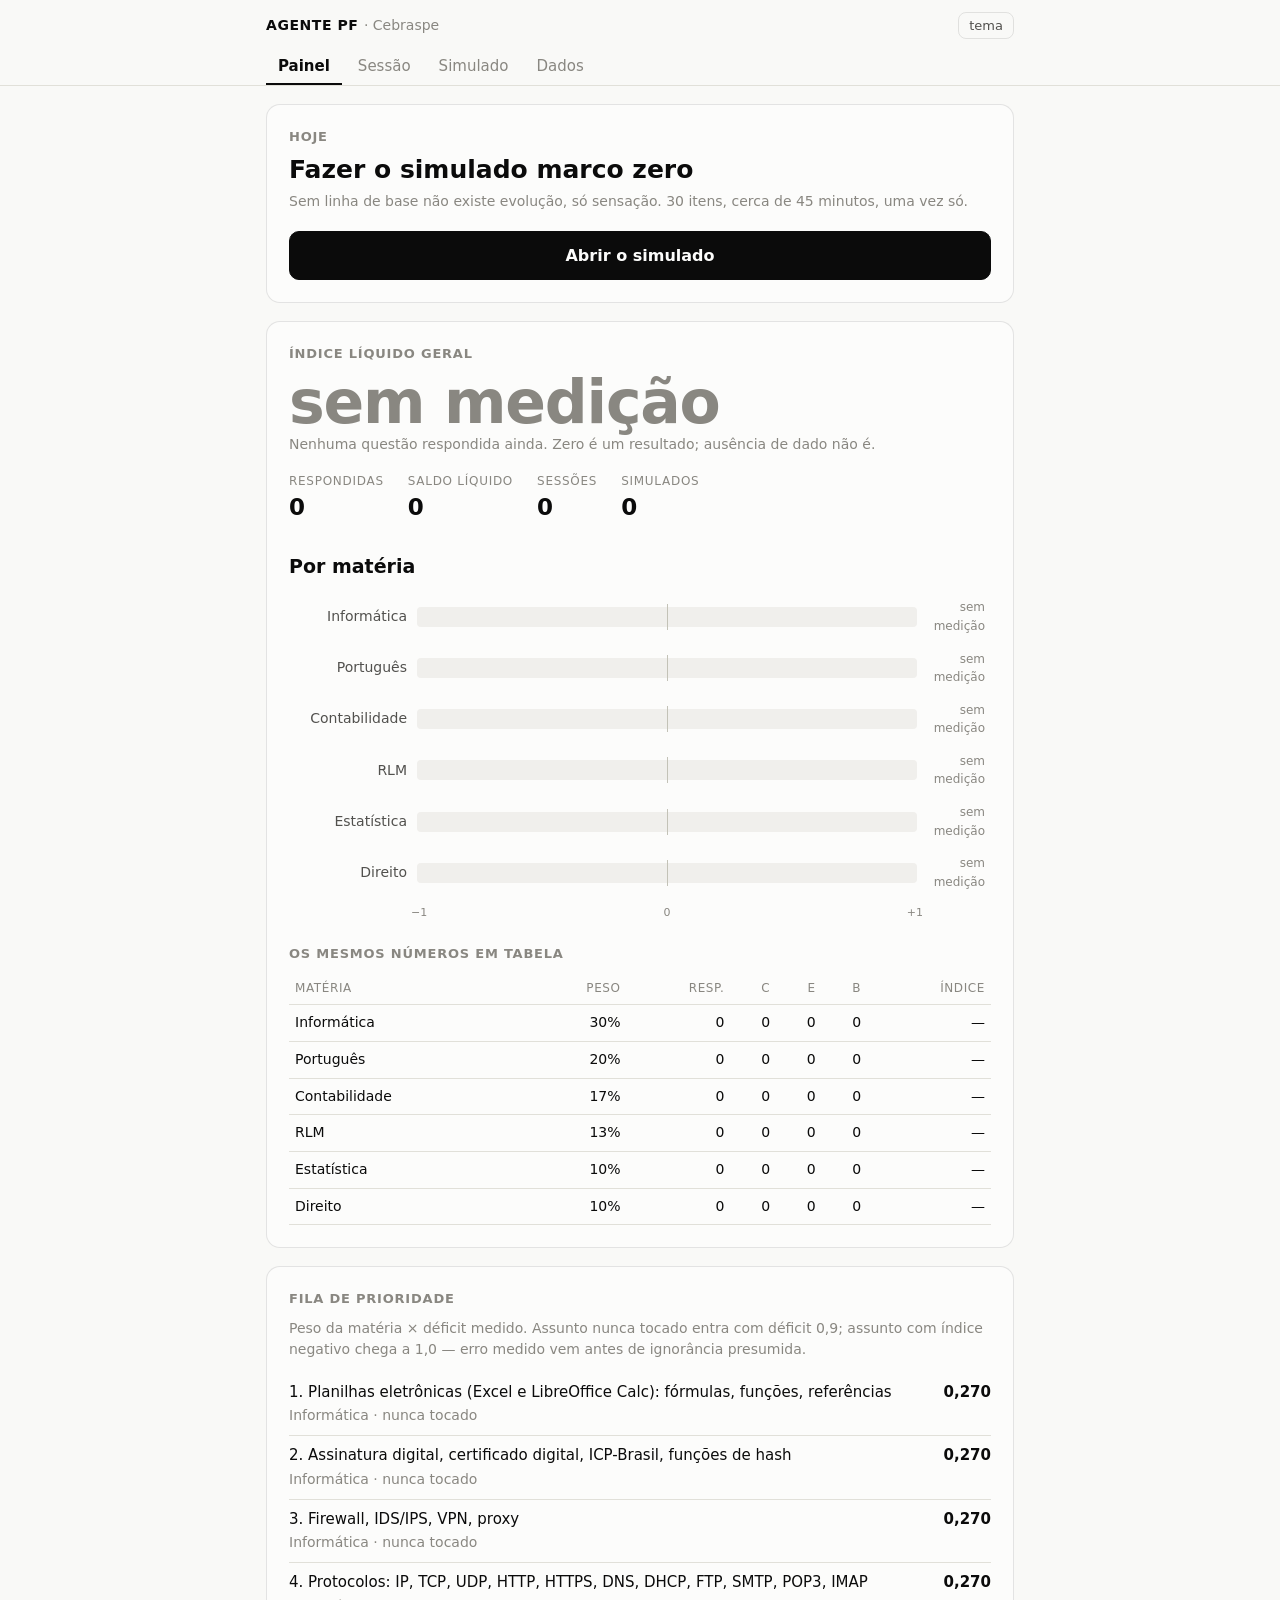
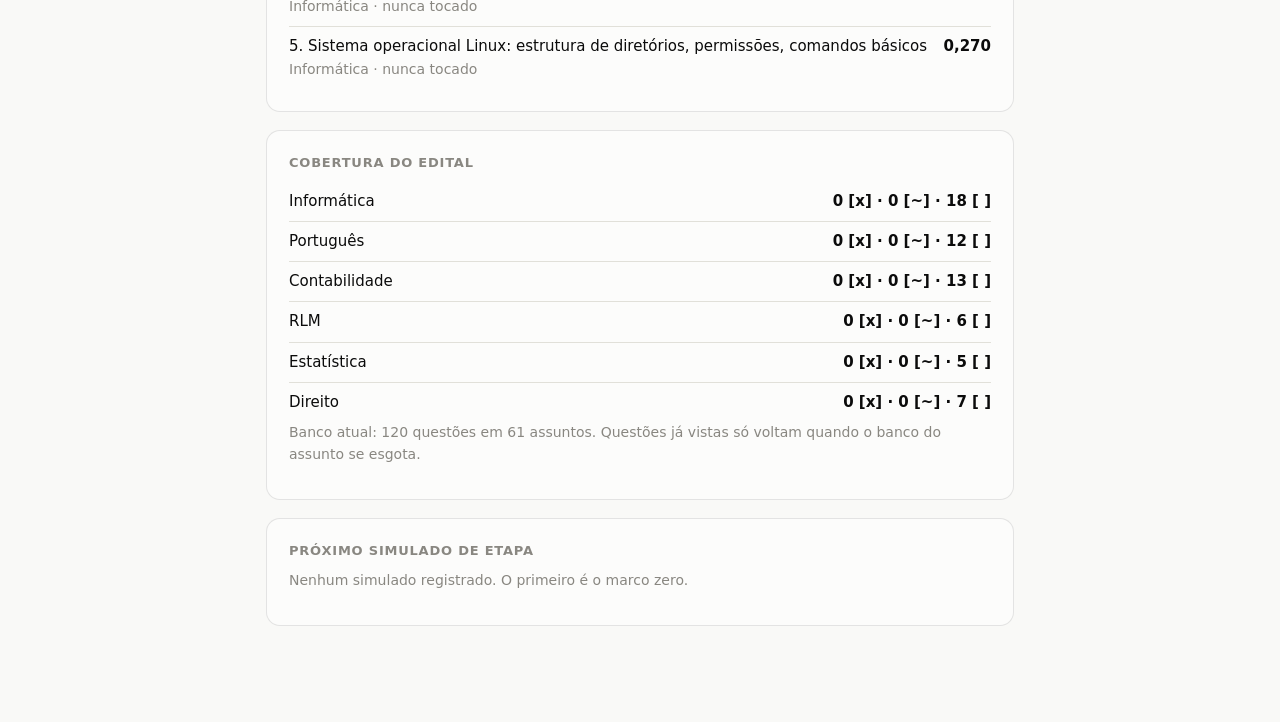
==== docs/index.html @ 7dccfab2 "Publica a plataforma como aplicacao web estatica e amplia o banco para 120 questoes Plataforma onlin" ====
<!DOCTYPE html>
<html lang="pt-BR">
<head>
<meta charset="utf-8">
<meta name="viewport" content="width=device-width, initial-scale=1, viewport-fit=cover">
<title>Agente PF — plataforma de estudo</title>
<meta name="description" content="Plataforma pessoal de preparação para Agente da Polícia Federal, banca Cebraspe. Questões certo/errado com penalidade, índice líquido e simulados de etapa.">
<meta name="theme-color" content="#0d0d0d">
<link rel="manifest" href="manifest.webmanifest">
<link rel="icon" href="data:image/svg+xml,<svg xmlns='http://www.w3.org/2000/svg' viewBox='0 0 100 100'><text y='.9em' font-size='90'>🎯</text></svg>">
<link rel="stylesheet" href="app.css">
</head>
<body>

<header>
  <div class="hd">
    <div class="brand">Agente PF <span>· Cebraspe</span></div>
    <button class="iconbtn" id="tema" title="Alternar tema">tema</button>
  </div>
  <nav>
    <button data-v="painel" aria-current="true">Painel</button>
    <button data-v="sessao">Sessão</button>
    <button data-v="simulado">Simulado</button>
    <button data-v="dados">Dados</button>
  </nav>
</header>

<div class="wrap">

  <!-- PAINEL -->
  <section id="v-painel">
    <div class="card" id="pnAlerta" hidden></div>

    <div class="card">
      <h3>Hoje</h3>
      <h1 id="pnTarefa">—</h1>
      <p class="sub" id="pnMotivo"></p>
      <button class="b primary" id="pnAcao">Começar</button>
    </div>

    <div class="card">
      <h3>Índice líquido geral</h3>
      <div class="hero zero" id="pnIdx">sem medição</div>
      <p class="note" id="pnIdxTxt">Acerto +1, erro −1, branco 0. O índice replica a regra da prova e vai de −1 a +1.</p>
      <div class="stats">
        <div class="stat"><div class="k">Respondidas</div><div class="v" id="pnResp">0</div></div>
        <div class="stat"><div class="k">Saldo líquido</div><div class="v" id="pnSaldo">0</div></div>
        <div class="stat"><div class="k">Sessões</div><div class="v" id="pnSes">0</div></div>
        <div class="stat"><div class="k">Simulados</div><div class="v" id="pnSim">0</div></div>
      </div>
      <h2>Por matéria</h2>
      <div id="pnBars"></div>
      <div class="scale"><div></div><div class="ax"><span>−1</span><span>0</span><span>+1</span></div><div></div></div>
      <h3>Os mesmos números em tabela</h3>
      <table><thead><tr><th>Matéria</th><th>Peso</th><th>Resp.</th><th>C</th><th>E</th><th>B</th><th>Índice</th></tr></thead>
        <tbody id="pnTab"></tbody></table>
    </div>

    <div class="card">
      <h3>Fila de prioridade</h3>
      <p class="note">Peso da matéria × déficit medido. Assunto nunca tocado entra com déficit 0,9;
         assunto com índice negativo chega a 1,0 — erro medido vem antes de ignorância presumida.</p>
      <div id="pnFila"></div>
    </div>

    <div class="card">
      <h3>Cobertura do edital</h3>
      <div id="pnCob"></div>
      <p class="note" id="pnBanco"></p>
    </div>

    <div class="card">
      <h3>Próximo simulado de etapa</h3>
      <div id="pnProx"></div>
    </div>
  </section>

  <!-- SESSAO -->
  <section id="v-sessao" class="hide">
    <div id="seInicio">
      <div class="card">
        <h1>Sessão do dia</h1>
        <p class="sub">8 questões, uma por vez, 20 a 30 minutos. Gabarito só depois de responder.</p>
        <div id="seEscolha"></div>
        <button class="b primary" id="seGo" style="margin-top:14px">Começar a sessão</button>
        <hr class="rule">
        <p class="note">Ou escolha a matéria, se quiser contrariar a fila:</p>
        <div class="btns row" id="seMat"></div>
      </div>
    </div>

    <div id="seProva" class="hide">
      <div class="card">
        <div class="topbar"><span id="sePos"></span><span id="seAss"></span></div>
        <div class="prog"><i id="seBar"></i></div>
        <p class="enun" id="seEnun"></p>
        <div class="btns" id="seBtns">
          <button class="b" data-r="C">Certo</button>
          <button class="b" data-r="E">Errado</button>
          <button class="b" data-r="B">Não sei — deixar em branco</button>
        </div>
        <div id="seFb"></div>
      </div>
    </div>

    <div id="seFim" class="hide"></div>
  </section>

  <!-- SIMULADO -->
  <section id="v-simulado" class="hide">
    <div id="siInicio">
      <div class="card">
        <h1 id="siTit">Simulado de etapa</h1>
        <p class="sub" id="siSub"></p>
        <p>Trinta itens distribuídos pelos pesos reais da prova de Agente: Informática 9,
           Português 6, Contabilidade 5, RLM 4, Estatística 3, Direito 3.</p>
        <p><strong>Acerto +1 · Erro −1 · Branco 0.</strong> Chutar custa ponto, branco não custa
           nada. O simulado só serve se as respostas forem honestas — ele é a régua, não o treino.</p>
        <p class="note">Sem gabarito durante a prova. Dá para voltar e trocar a resposta antes de
           finalizar. Reserve cerca de 45 minutos e faça de uma vez só.</p>
        <hr class="rule">
        <button class="b primary" id="siGo">Começar o simulado</button>
      </div>
      <div class="card" id="siHist"></div>
    </div>

    <div id="siProva" class="hide">
      <div class="card">
        <div class="topbar"><span id="siPos"></span><span id="siMat"></span><span id="siClock">00:00</span></div>
        <div class="prog"><i id="siBar"></i></div>
        <p class="enun" id="siEnun"></p>
        <div class="btns" id="siBtns">
          <button class="b" data-r="C">Certo</button>
          <button class="b" data-r="E">Errado</button>
          <button class="b" data-r="B">Deixar em branco</button>
        </div>
        <button class="ghost" id="siPrev" style="margin-top:14px">← questão anterior</button>
      </div>
    </div>

    <div id="siConf" class="hide">
      <div class="card">
        <h1>Fim dos 30 itens</h1>
        <p class="sub" id="siConfTxt"></p>
        <div class="btns">
          <button class="b primary" id="siFin">Finalizar e ver o resultado</button>
          <button class="b" id="siVolta">Voltar e revisar as respostas</button>
        </div>
      </div>
    </div>

    <div id="siRes" class="hide"></div>
  </section>

  <!-- DADOS -->
  <section id="v-dados" class="hide">
    <div class="card">
      <h3>Backup</h3>
      <p class="note">O histórico fica guardado neste navegador, neste aparelho. Limpar os dados do
         site apaga tudo. Exporte de vez em quando — e sempre antes de trocar de celular.</p>
      <div class="btns row">
        <button class="b" id="dExp">Baixar backup</button>
        <button class="b" id="dCopy">Copiar histórico</button>
        <button class="b" id="dImpBtn">Restaurar backup</button>
      </div>
    </div>

    <div class="card">
      <h3>Importar simulado feito offline</h3>
      <p class="note">Cole aqui o bloco <code>=== PF-AGENTE SIMULADO ... ===</code> gerado pelo
         arquivo HTML do simulado, ou um backup completo em JSON.</p>
      <textarea id="dTxt" placeholder="Cole o bloco ou o JSON aqui"></textarea>
      <button class="b primary" id="dImp" style="margin-top:12px">Importar</button>
      <p class="note" id="dMsg"></p>
    </div>

    <div class="card">
      <h3>Histórico</h3>
      <div id="dHist"></div>
    </div>

    <div class="card">
      <h3>Apagar tudo</h3>
      <p class="note">Zera histórico, sessões e simulados neste aparelho. Não tem como desfazer.</p>
      <button class="b" id="dReset">Apagar todo o histórico</button>
    </div>

    <div class="card">
      <h3>Como esta plataforma decide</h3>
      <ul class="lista note">
        <li><b>Métrica única:</b> índice líquido = (certas − erradas) ÷ respondidas. Nunca percentual bruto de acerto, porque percentual bruto premia chute e a prova não premia.</li>
        <li><b>Prioridade:</b> peso da matéria × déficit. Contabilidade e Estatística vêm antes de Direito, sempre.</li>
        <li><b>Status:</b> <code>[~]</code> a partir da primeira questão; <code>[x]</code> com índice ≥ 0,60 e 8 ou mais respondidas. Cair abaixo de 0,60 devolve para <code>[~]</code>.</li>
        <li><b>Calibragem:</b> toda questão usa um dos seis mecanismos da Cebraspe, com ≈60% de gabaritos Errado e ao menos um item de literalidade limpa por bloco.</li>
        <li><b>Anti-repetição:</b> questões já vistas só voltam quando o banco do assunto se esgota, e aí vêm marcadas como revisão.</li>
      </ul>
      <p class="note" id="dVer"></p>
    </div>
  </section>

</div>

<script src="banco.js"></script>
<script src="app.js"></script>
</body>
</html>
---- docs/app.css ----
:root{
  color-scheme: dark;
  --surface-1:#1a1a19; --plane:#0d0d0d; --raise:#232322;
  --ink:#ffffff; --ink-2:#c3c2b7; --muted:#898781;
  --grid:#2c2c2a; --axis:#383835; --ring:rgba(255,255,255,.10);
  --pos:#3987e5; --neg:#e66767; --mid:#383835;
  --good:#0ca30c; --crit:#d03b3b; --warn:#fab219;
  --sans: system-ui,-apple-system,"Segoe UI",sans-serif;
  --mono: ui-monospace,SFMono-Regular,Menlo,Consolas,monospace;
}
:root[data-theme="light"]{
  color-scheme: light;
  --surface-1:#fcfcfb; --plane:#f9f9f7; --raise:#f0efec;
  --ink:#0b0b0b; --ink-2:#52514e; --muted:#898781;
  --grid:#e1e0d9; --axis:#c3c2b7; --ring:rgba(11,11,11,.10);
  --pos:#2a78d6; --neg:#e34948; --mid:#f0efec;
}
@media (prefers-color-scheme: light){
  :root:not([data-theme="dark"]){
    color-scheme: light;
    --surface-1:#fcfcfb; --plane:#f9f9f7; --raise:#f0efec;
    --ink:#0b0b0b; --ink-2:#52514e; --muted:#898781;
    --grid:#e1e0d9; --axis:#c3c2b7; --ring:rgba(11,11,11,.10);
    --pos:#2a78d6; --neg:#e34948; --mid:#f0efec;
  }
}
*{box-sizing:border-box}
html,body{margin:0;padding:0}
body{background:var(--plane);color:var(--ink);font-family:var(--sans);
  font-size:17px;line-height:1.55;-webkit-text-size-adjust:100%;
  padding-bottom:env(safe-area-inset-bottom)}
.wrap{max-width:780px;margin:0 auto;padding:0 16px 96px}

header{position:sticky;top:0;z-index:10;background:var(--plane);
  border-bottom:1px solid var(--grid);padding:12px 0 0}
.hd{max-width:780px;margin:0 auto;padding:0 16px;display:flex;
  justify-content:space-between;align-items:center;gap:12px}
.brand{font-size:14px;font-weight:700;letter-spacing:.04em;text-transform:uppercase}
.brand span{color:var(--muted);font-weight:400;letter-spacing:0;text-transform:none}
nav{max-width:780px;margin:0 auto;padding:10px 16px 0;display:flex;gap:4px;overflow-x:auto}
nav button{flex:0 0 auto;background:none;border:0;border-bottom:2px solid transparent;
  color:var(--muted);font-family:inherit;font-size:15px;padding:8px 12px;cursor:pointer}
nav button[aria-current="true"]{color:var(--ink);border-bottom-color:var(--ink);font-weight:600}
.iconbtn{background:none;border:1px solid var(--ring);border-radius:8px;color:var(--ink-2);
  font-family:inherit;font-size:13px;padding:5px 10px;cursor:pointer}

.card{background:var(--surface-1);border:1px solid var(--ring);border-radius:14px;
  padding:22px;margin-top:18px}
h1{font-size:25px;line-height:1.2;margin:0 0 6px}
h2{font-size:19px;margin:26px 0 10px}
h3{font-size:13px;margin:22px 0 8px;color:var(--muted);text-transform:uppercase;letter-spacing:.06em}
.card>h3:first-child{margin-top:0}
p{margin:0 0 12px}
.note{font-size:14px;color:var(--muted)}
.sub{color:var(--muted);font-size:14px;margin:0 0 18px}
hr.rule{border:0;border-top:1px solid var(--grid);margin:20px 0}
.pill{display:inline-block;font-size:12px;letter-spacing:.06em;text-transform:uppercase;
  color:var(--ink-2);border:1px solid var(--ring);border-radius:999px;padding:3px 10px}
.pill.alert{color:var(--warn);border-color:var(--warn)}

button.b{font-family:inherit;font-size:16px;cursor:pointer;border-radius:10px;
  border:1px solid var(--ring);background:var(--surface-1);color:var(--ink);
  padding:14px 18px;transition:background .12s,border-color .12s;width:100%;text-align:center}
button.b:hover{background:var(--grid)}
button.b.primary{background:var(--ink);color:var(--surface-1);border-color:var(--ink);font-weight:600}
button.b.primary:hover{opacity:.88;background:var(--ink)}
button.b.sel{border-color:var(--ink);border-width:2px}
button.b:disabled{opacity:.35;cursor:not-allowed}
button.ghost{background:none;border:0;color:var(--muted);font-family:inherit;font-size:14px;
  padding:8px 0;cursor:pointer;text-align:left}
button.ghost:hover{color:var(--ink)}
.btns{display:flex;flex-direction:column;gap:10px}
.btns.row{flex-direction:row;flex-wrap:wrap}
.btns.row button.b{width:auto;flex:1 1 140px;padding:11px 14px;font-size:15px}

.topbar{display:flex;justify-content:space-between;align-items:center;gap:12px;
  font-size:13px;color:var(--muted);font-variant-numeric:tabular-nums;margin-bottom:12px}
.prog{height:3px;background:var(--grid);border-radius:2px;overflow:hidden;margin-bottom:20px}
.prog i{display:block;height:100%;background:var(--ink-2);border-radius:2px;transition:width .2s}
.enun{font-size:19px;line-height:1.6;margin:14px 0 24px}

.hero{font-size:60px;line-height:1;font-weight:700;letter-spacing:-.02em;margin:4px 0 2px}
.hero.pos{color:var(--pos)} .hero.neg{color:var(--neg)}
.hero.zero{color:var(--muted)}
.stats{display:flex;gap:24px;flex-wrap:wrap;margin:16px 0 4px}
.stat .k{font-size:12px;text-transform:uppercase;letter-spacing:.06em;color:var(--muted)}
.stat .v{font-size:23px;font-weight:600;font-variant-numeric:tabular-nums}

.row{display:grid;grid-template-columns:112px 1fr 58px;gap:10px;align-items:center;
  padding:7px 6px;border-radius:8px}
.row:hover{background:var(--grid)}
.row .lbl{font-size:14px;color:var(--ink-2);text-align:right}
.row .val{font-size:14px;font-variant-numeric:tabular-nums;font-weight:600;text-align:right}
.row .val.nd{font-weight:400;color:var(--muted);font-size:12px}
.track{position:relative;height:20px;background:var(--mid);border-radius:4px}
.track .zero{position:absolute;left:50%;top:-3px;bottom:-3px;width:1px;background:var(--axis)}
.track .fill{position:absolute;top:0;bottom:0;background:var(--pos);border-radius:0 4px 4px 0}
.track .fill.neg{background:var(--neg);border-radius:4px 0 0 4px}
.scale{display:grid;grid-template-columns:112px 1fr 58px;gap:10px;margin-top:6px}
.scale .ax{display:flex;justify-content:space-between;font-size:11px;color:var(--muted);
  font-variant-numeric:tabular-nums}

table{width:100%;border-collapse:collapse;font-size:14px;font-variant-numeric:tabular-nums}
th,td{text-align:right;padding:7px 6px;border-bottom:1px solid var(--grid)}
th:first-child,td:first-child{text-align:left}
th{color:var(--muted);font-weight:500;font-size:12px;text-transform:uppercase;letter-spacing:.05em}

.item{border-top:1px solid var(--grid);padding:18px 0}
.item .head{display:flex;gap:10px;align-items:baseline;flex-wrap:wrap;margin-bottom:8px}
.item .num{font-weight:700;font-variant-numeric:tabular-nums}
.item .meta{font-size:12px;color:var(--muted)}
.tag{font-size:12px;font-weight:700;padding:2px 8px;border-radius:999px;letter-spacing:.04em}
.tag.ok{background:rgba(12,163,12,.16);color:var(--good)}
.tag.no{background:rgba(208,59,59,.16);color:var(--crit)}
.tag.br{background:var(--grid);color:var(--muted)}
.lab{font-size:12px;text-transform:uppercase;letter-spacing:.06em;color:var(--muted);
  display:block;margin-bottom:2px}
.exp{margin:0 0 12px;color:var(--ink-2);font-size:15px}
.cil{margin:0;font-size:15px;border-left:2px solid var(--warn);padding-left:12px;color:var(--ink-2)}
.flag{font-size:13px;color:var(--warn);margin:10px 0 0}

.fb{border-radius:12px;padding:16px;margin:20px 0 0;border:1px solid var(--ring)}
.fb.ok{border-color:rgba(12,163,12,.45)}
.fb.no{border-color:rgba(208,59,59,.45)}
.fb .res{font-size:14px;font-weight:700;letter-spacing:.04em;text-transform:uppercase;
  margin-bottom:10px;display:flex;gap:10px;flex-wrap:wrap;align-items:center}
.fb.ok .res{color:var(--good)} .fb.no .res{color:var(--crit)}
.fb .res .neutro{color:var(--muted)}

ul.lista{margin:0 0 12px;padding-left:20px}
ul.lista li{margin-bottom:6px}
.kv{display:flex;justify-content:space-between;gap:12px;padding:8px 0;
  border-bottom:1px solid var(--grid);font-size:15px}
.kv:last-child{border-bottom:0}
.kv b{font-variant-numeric:tabular-nums}
pre{background:var(--plane);border:1px solid var(--ring);border-radius:10px;padding:14px;
  overflow-x:auto;font-size:12.5px;line-height:1.5;font-family:var(--mono);white-space:pre}
textarea{width:100%;min-height:140px;background:var(--plane);color:var(--ink);
  border:1px solid var(--ring);border-radius:10px;padding:12px;font-family:var(--mono);
  font-size:12.5px;line-height:1.5;resize:vertical}
code{font-family:var(--mono);font-size:.92em;background:var(--raise);padding:1px 5px;border-radius:4px}
.hide{display:none}
@media (max-width:480px){
  body{font-size:16px}
  .row,.scale{grid-template-columns:86px 1fr 52px}
  .hero{font-size:50px}
  .card{padding:18px}
}
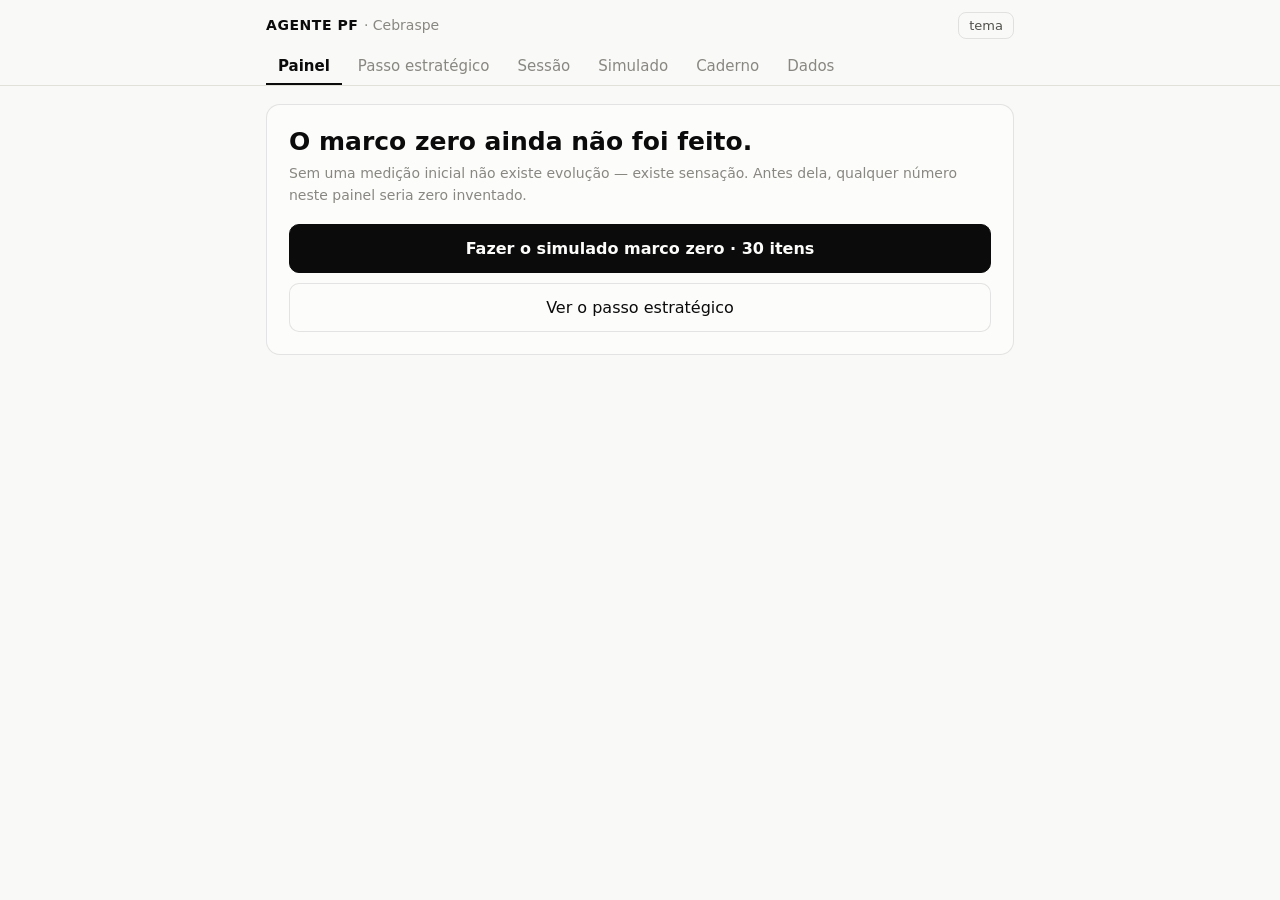
==== commit e3f1c929: "Corrige o vazamento de gabarito, refaz a taxonomia e acrescenta passo estrategico, teoria e revisao " ====
--- a/docs/index.html
+++ b/docs/index.html
@@ -4,7 +4,7 @@
 <meta charset="utf-8">
 <meta name="viewport" content="width=device-width, initial-scale=1, viewport-fit=cover">
 <title>Agente PF — plataforma de estudo</title>
-<meta name="description" content="Plataforma pessoal de preparação para Agente da Polícia Federal, banca Cebraspe. Questões certo/errado com penalidade, índice líquido e simulados de etapa.">
+<meta name="description" content="Preparação para Agente da Polícia Federal, banca Cebraspe. Passo estratégico, teoria, questões certo/errado com penalidade e simulados de etapa.">
 <meta name="theme-color" content="#0d0d0d">
 <link rel="manifest" href="manifest.webmanifest">
 <link rel="icon" href="data:image/svg+xml,<svg xmlns='http://www.w3.org/2000/svg' viewBox='0 0 100 100'><text y='.9em' font-size='90'>🎯</text></svg>">
@@ -19,8 +19,10 @@
   </div>
   <nav>
     <button data-v="painel" aria-current="true">Painel</button>
+    <button data-v="passos">Passo estratégico</button>
     <button data-v="sessao">Sessão</button>
     <button data-v="simulado">Simulado</button>
+    <button data-v="caderno">Caderno</button>
     <button data-v="dados">Dados</button>
   </nav>
 </header>
@@ -29,50 +31,76 @@
 
   <!-- PAINEL -->
   <section id="v-painel">
-    <div class="card" id="pnAlerta" hidden></div>
-
-    <div class="card">
-      <h3>Hoje</h3>
-      <h1 id="pnTarefa">—</h1>
-      <p class="sub" id="pnMotivo"></p>
-      <button class="b primary" id="pnAcao">Começar</button>
-    </div>
-
-    <div class="card">
-      <h3>Índice líquido geral</h3>
-      <div class="hero zero" id="pnIdx">sem medição</div>
-      <p class="note" id="pnIdxTxt">Acerto +1, erro −1, branco 0. O índice replica a regra da prova e vai de −1 a +1.</p>
-      <div class="stats">
-        <div class="stat"><div class="k">Respondidas</div><div class="v" id="pnResp">0</div></div>
-        <div class="stat"><div class="k">Saldo líquido</div><div class="v" id="pnSaldo">0</div></div>
-        <div class="stat"><div class="k">Sessões</div><div class="v" id="pnSes">0</div></div>
-        <div class="stat"><div class="k">Simulados</div><div class="v" id="pnSim">0</div></div>
-      </div>
-      <h2>Por matéria</h2>
-      <div id="pnBars"></div>
-      <div class="scale"><div></div><div class="ax"><span>−1</span><span>0</span><span>+1</span></div><div></div></div>
-      <h3>Os mesmos números em tabela</h3>
-      <table><thead><tr><th>Matéria</th><th>Peso</th><th>Resp.</th><th>C</th><th>E</th><th>B</th><th>Índice</th></tr></thead>
-        <tbody id="pnTab"></tbody></table>
-    </div>
-
-    <div class="card">
-      <h3>Fila de prioridade</h3>
-      <p class="note">Peso da matéria × déficit medido. Assunto nunca tocado entra com déficit 0,9;
-         assunto com índice negativo chega a 1,0 — erro medido vem antes de ignorância presumida.</p>
-      <div id="pnFila"></div>
-    </div>
-
-    <div class="card">
-      <h3>Cobertura do edital</h3>
-      <div id="pnCob"></div>
-      <p class="note" id="pnBanco"></p>
-    </div>
-
-    <div class="card">
-      <h3>Próximo simulado de etapa</h3>
-      <div id="pnProx"></div>
-    </div>
+    <div id="pnVazio" class="hide">
+      <div class="card">
+        <h1>O marco zero ainda não foi feito.</h1>
+        <p class="sub">Sem uma medição inicial não existe evolução — existe sensação. Antes dela, qualquer número neste painel seria zero inventado.</p>
+        <div class="btns">
+          <button class="b primary" id="pnVaziaAcao">Fazer o simulado marco zero · 30 itens</button>
+          <button class="b" id="pnVaziaPasso">Ver o passo estratégico</button>
+        </div>
+      </div>
+    </div>
+
+    <div id="pnCheio" class="hide">
+      <div class="card">
+        <h3>Hoje</h3>
+        <p id="pnHoje"></p>
+        <button class="b primary" id="pnHojeBtn">Começar</button>
+      </div>
+
+      <div class="card">
+        <h3>Distância do corte</h3>
+        <div class="hero zero" id="pnDist">—</div>
+        <p class="note" id="pnDistTxt"></p>
+      </div>
+
+      <div class="card">
+        <h3>Linha do tempo</h3>
+        <div id="pnLinha"></div>
+      </div>
+
+      <div class="card">
+        <h3>Por matéria, na ordem de prioridade</h3>
+        <div id="pnBars"></div>
+        <div class="scale"><div></div><div class="ax"><span>−1</span><span>0</span><span>+1</span></div><div></div></div>
+        <h3>Os mesmos números em tabela</h3>
+        <table><thead><tr><th>Matéria</th><th>Itens</th><th>C</th><th>E</th><th>B</th><th>Índice</th></tr></thead>
+          <tbody id="pnTab"></tbody></table>
+      </div>
+
+      <div class="card">
+        <h3>Sequência</h3>
+        <div class="hero pos" id="pnSeq">0</div>
+        <p class="note">dias seguidos com sessão feita</p>
+        <p class="note" id="pnSeqTxt"></p>
+      </div>
+
+      <div class="card">
+        <h3>O preço do chute</h3>
+        <div class="hero neg" id="pnChute">0</div>
+        <p class="note" id="pnChuteTxt"></p>
+      </div>
+
+      <div class="card">
+        <h3>Fila de revisão espaçada</h3>
+        <div id="pnRev"></div>
+      </div>
+    </div>
+  </section>
+
+  <!-- PASSO ESTRATEGICO -->
+  <section id="v-passos" class="hide">
+    <div class="card">
+      <h1>Passo estratégico</h1>
+      <p class="sub">Os 26 passos na ordem em que valem a pena ser atacados. A ordem é recalculada
+         a cada questão respondida: <strong>itens na prova × déficit × swing</strong>.</p>
+      <p class="note">Um passo fica <strong>aceitável</strong> com índice líquido ≥ 0,60 em pelo menos
+         6 questões respondidas. Marque a teoria como estudada, martele as questões, e ele sai da
+         frente sozinho quando o nível chegar lá.</p>
+      <div id="psResumo" style="margin-top:14px"></div>
+    </div>
+    <div id="psLista"></div>
   </section>
 
   <!-- SESSAO -->
@@ -80,14 +108,17 @@
     <div id="seInicio">
       <div class="card">
         <h1>Sessão do dia</h1>
-        <p class="sub">8 questões, uma por vez, 20 a 30 minutos. Gabarito só depois de responder.</p>
-        <div id="seEscolha"></div>
-        <button class="b primary" id="seGo" style="margin-top:14px">Começar a sessão</button>
+        <p class="sub">20 a 30 minutos. Teoria, questões novas e revisão.</p>
+        <div id="seCab"></div>
         <hr class="rule">
-        <p class="note">Ou escolha a matéria, se quiser contrariar a fila:</p>
-        <div class="btns row" id="seMat"></div>
-      </div>
-    </div>
+        <div class="btns">
+          <button class="b primary" id="seGo">Começar a sessão</button>
+          <button class="b" id="seOutro">Escolher outro passo</button>
+        </div>
+      </div>
+    </div>
+
+    <div id="seTeoria" class="hide"></div>
 
     <div id="seProva" class="hide">
       <div class="card">
@@ -112,12 +143,12 @@
       <div class="card">
         <h1 id="siTit">Simulado de etapa</h1>
         <p class="sub" id="siSub"></p>
-        <p>Trinta itens distribuídos pelos pesos reais da prova de Agente: Informática 9,
-           Português 6, Contabilidade 5, RLM 4, Estatística 3, Direito 3.</p>
-        <p><strong>Acerto +1 · Erro −1 · Branco 0.</strong> Chutar custa ponto, branco não custa
-           nada. O simulado só serve se as respostas forem honestas — ele é a régua, não o treino.</p>
-        <p class="note">Sem gabarito durante a prova. Dá para voltar e trocar a resposta antes de
-           finalizar. Reserve cerca de 45 minutos e faça de uma vez só.</p>
+        <p><strong>Acerto +1 · Erro −1 · Branco 0.</strong> Chutar custa ponto, branco não custa nada.
+           O simulado é a régua, não o treino: só serve se as respostas forem honestas.</p>
+        <h3>Distribuição dos 30 itens</h3>
+        <div id="siDist"></div>
+        <p class="note" style="margin-top:12px">Pelos pesos reais da prova objetiva de 120 itens.
+           Os blocos de Direito entram por rodízio, pela prioridade do momento.</p>
         <hr class="rule">
         <button class="b primary" id="siGo">Começar o simulado</button>
       </div>
@@ -152,24 +183,33 @@
     <div id="siRes" class="hide"></div>
   </section>
 
+  <!-- CADERNO -->
+  <section id="v-caderno" class="hide">
+    <div class="card">
+      <h1>Caderno de teoria</h1>
+      <p class="sub">Um resumo denso por passo, entre 270 e 360 palavras. É o material de revisão
+         do projeto — escrito na medida do que a prova cobra, sem enrolação de apostila.</p>
+    </div>
+    <div id="cdLista"></div>
+  </section>
+
   <!-- DADOS -->
   <section id="v-dados" class="hide">
     <div class="card">
       <h3>Backup</h3>
-      <p class="note">O histórico fica guardado neste navegador, neste aparelho. Limpar os dados do
-         site apaga tudo. Exporte de vez em quando — e sempre antes de trocar de celular.</p>
+      <p class="note">O histórico fica neste navegador, neste aparelho. Limpar os dados do site apaga
+         tudo. Exporte de vez em quando — e sempre antes de trocar de celular.</p>
       <div class="btns row">
         <button class="b" id="dExp">Baixar backup</button>
         <button class="b" id="dCopy">Copiar histórico</button>
-        <button class="b" id="dImpBtn">Restaurar backup</button>
-      </div>
-    </div>
-
-    <div class="card">
-      <h3>Importar simulado feito offline</h3>
-      <p class="note">Cole aqui o bloco <code>=== PF-AGENTE SIMULADO ... ===</code> gerado pelo
-         arquivo HTML do simulado, ou um backup completo em JSON.</p>
-      <textarea id="dTxt" placeholder="Cole o bloco ou o JSON aqui"></textarea>
+      </div>
+    </div>
+
+    <div class="card">
+      <h3>Importar</h3>
+      <p class="note">Cole um backup em JSON ou o bloco <code>=== PF-AGENTE SIMULADO ... ===</code>
+         gerado por um simulado feito offline.</p>
+      <textarea id="dTxt" placeholder="Cole o backup ou o bloco aqui"></textarea>
       <button class="b primary" id="dImp" style="margin-top:12px">Importar</button>
       <p class="note" id="dMsg"></p>
     </div>
@@ -181,18 +221,18 @@
 
     <div class="card">
       <h3>Apagar tudo</h3>
-      <p class="note">Zera histórico, sessões e simulados neste aparelho. Não tem como desfazer.</p>
+      <p class="note">Zera histórico, sessões, simulados, teoria lida e fila de revisão. Não tem como desfazer.</p>
       <button class="b" id="dReset">Apagar todo o histórico</button>
     </div>
 
     <div class="card">
       <h3>Como esta plataforma decide</h3>
       <ul class="lista note">
-        <li><b>Métrica única:</b> índice líquido = (certas − erradas) ÷ respondidas. Nunca percentual bruto de acerto, porque percentual bruto premia chute e a prova não premia.</li>
-        <li><b>Prioridade:</b> peso da matéria × déficit. Contabilidade e Estatística vêm antes de Direito, sempre.</li>
-        <li><b>Status:</b> <code>[~]</code> a partir da primeira questão; <code>[x]</code> com índice ≥ 0,60 e 8 ou mais respondidas. Cair abaixo de 0,60 devolve para <code>[~]</code>.</li>
-        <li><b>Calibragem:</b> toda questão usa um dos seis mecanismos da Cebraspe, com ≈60% de gabaritos Errado e ao menos um item de literalidade limpa por bloco.</li>
-        <li><b>Anti-repetição:</b> questões já vistas só voltam quando o banco do assunto se esgota, e aí vêm marcadas como revisão.</li>
+        <li><b>Métrica única:</b> índice líquido = (certas − erradas) ÷ respondidas. Nunca percentual bruto de acerto — percentual bruto premia chute, e a prova não premia.</li>
+        <li><b>Prioridade:</b> itens na prova × déficit × swing, com déficit 0,9 para passo nunca tocado e swing = 1 + erros ÷ (erros + brancos). Erro vale 2 pontos de virada, branco vale 1: errar num passo pesado é oportunidade, não fracasso.</li>
+        <li><b>Aceitável:</b> índice ≥ 0,60 em pelo menos 6 questões do passo. <b>Consolidado:</b> aceitável e fora da fila de revisão.</li>
+        <li><b>Revisão espaçada:</b> errou, o passo entra na fila e volta em 3, 7, 21 e 60 dias. Sai depois de duas passagens consecutivas sem erro.</li>
+        <li><b>Calibragem:</b> o mecanismo de cilada nunca prediz o gabarito. Os seis formatos aparecem tanto em item Certo quanto em Errado, com no mínimo 30% da minoria em cada um.</li>
       </ul>
       <p class="note" id="dVer"></p>
     </div>
@@ -200,6 +240,7 @@
 
 </div>
 
+<script src="dados.js"></script>
 <script src="banco.js"></script>
 <script src="app.js"></script>
 </body>
--- a/docs/app.css
+++ b/docs/app.css
@@ -146,3 +146,54 @@
   .hero{font-size:50px}
   .card{padding:18px}
 }
+
+/* ---- passo estrategico ---- */
+.passo{background:var(--surface-1);border:1px solid var(--ring);border-radius:14px;
+  padding:18px;margin-top:12px}
+.passo-h{display:flex;gap:12px;align-items:flex-start}
+.passo-t{flex:1;min-width:0}
+.ord{flex:0 0 30px;height:30px;border-radius:8px;background:var(--raise);color:var(--ink-2);
+  display:flex;align-items:center;justify-content:center;font-size:14px;font-weight:700;
+  font-variant-numeric:tabular-nums}
+.badge{flex:0 0 auto;font-size:11px;text-transform:uppercase;letter-spacing:.06em;
+  border:1px solid;border-radius:999px;padding:3px 9px;white-space:nowrap}
+.passo-m{display:flex;justify-content:space-between;gap:12px;flex-wrap:wrap;
+  font-size:13px;color:var(--muted);margin:12px 0 8px}
+.passo-m b{font-variant-numeric:tabular-nums}
+.meter{position:relative;height:6px;background:var(--grid);border-radius:3px;margin-bottom:14px}
+.meter i{display:block;height:100%;border-radius:3px;transition:width .2s}
+.meter-l{position:absolute;top:10px;left:0;font-size:11px;color:var(--muted)}
+.passo .btns{margin-top:26px}
+
+/* ---- caderno ---- */
+details.teoria{background:var(--surface-1);border:1px solid var(--ring);border-radius:14px;
+  padding:16px 18px;margin-top:10px}
+details.teoria summary{cursor:pointer;list-style:none;font-size:15px}
+details.teoria summary::-webkit-details-marker{display:none}
+details.teoria summary::before{content:"▸ ";color:var(--muted)}
+details.teoria[open] summary::before{content:"▾ "}
+.teoria-b{margin-top:14px;font-size:16px;line-height:1.65}
+.teoria-b p{margin:0 0 12px}
+.teoria-b strong{color:var(--ink)}
+.teoria-b ul.lista{margin:0 0 12px}
+
+/* ---- linha do tempo ---- */
+.spark{width:100%;height:auto;max-width:420px;display:block;margin:0 auto 4px}
+
+/* ---- avisos ---- */
+.flag2{display:block;margin-top:8px;color:var(--warn)}
+.note.alerta{color:var(--warn)}
+h2 .note{font-size:14px;font-weight:400}
+
+/* os tres botoes do passo nao cabem lado a lado em tela de celular */
+.passo .btns.row button.b{flex:1 1 auto;min-width:0;font-size:14px;padding:11px 12px}
+@media (max-width:560px){
+  .passo .btns.row{flex-direction:column}
+  .passo .btns.row button.b{width:100%;flex:none}
+}
+
+/* nomes de materia como "Direito Processual Penal" precisam de mais coluna */
+@media (max-width:480px){
+  .row,.scale{grid-template-columns:104px 1fr 50px}
+  .row .lbl{font-size:13px}
+}
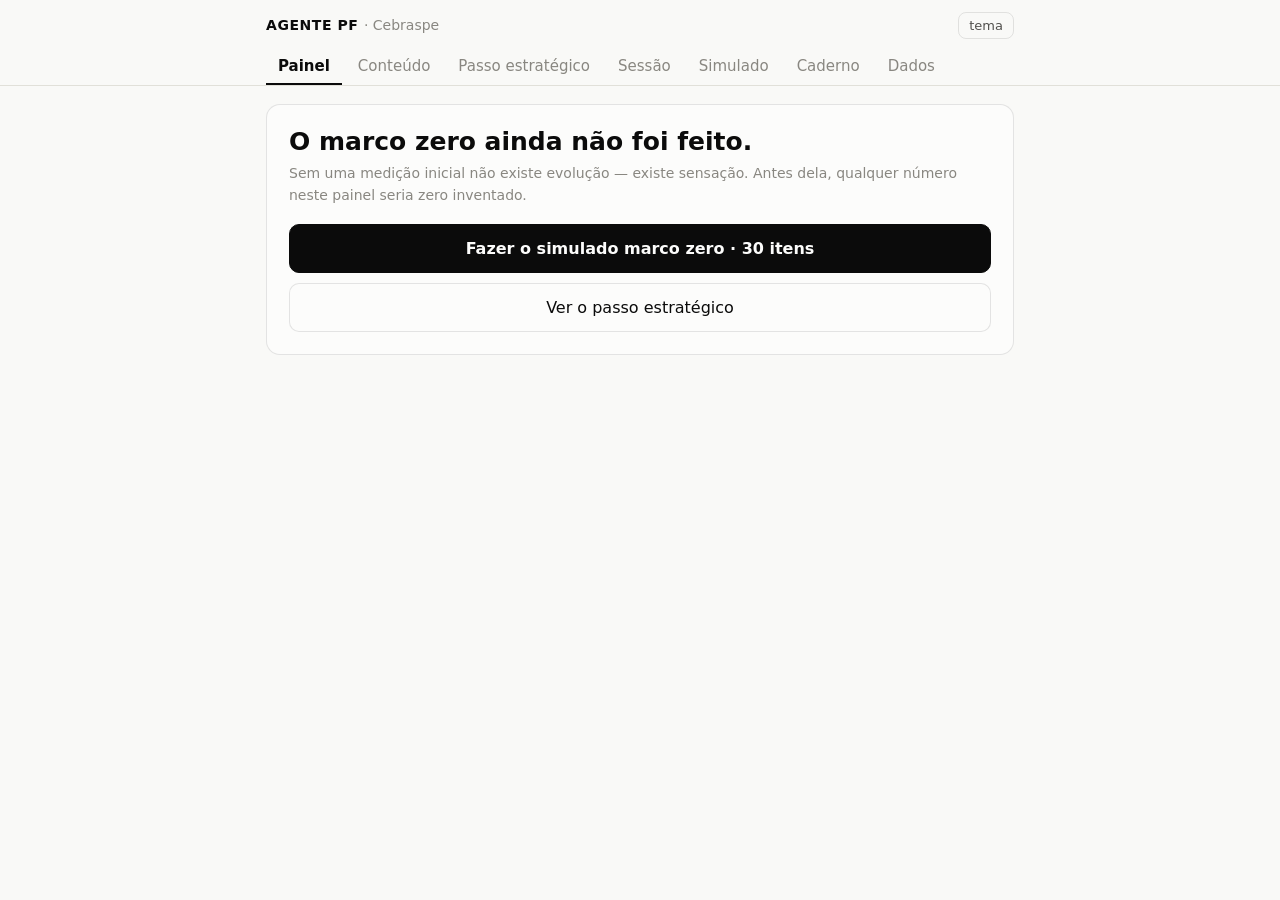
==== commit 2ce47b5b: "Acrescenta a aba Conteudo: os 153 topicos do edital com estudo e aproveitamento O Passo Estrategico " ====
--- a/docs/index.html
+++ b/docs/index.html
@@ -19,6 +19,7 @@
   </div>
   <nav>
     <button data-v="painel" aria-current="true">Painel</button>
+    <button data-v="conteudo">Conteúdo</button>
     <button data-v="passos">Passo estratégico</button>
     <button data-v="sessao">Sessão</button>
     <button data-v="simulado">Simulado</button>
@@ -87,6 +88,32 @@
         <div id="pnRev"></div>
       </div>
     </div>
+  </section>
+
+  <!-- CONTEUDO DA PROVA -->
+  <section id="v-conteudo" class="hide">
+    <div class="card">
+      <h1>Conteúdo da prova</h1>
+      <p class="sub">Todo o programa, tópico por tópico, com quanto de cada um já foi estudado
+         e quanto está rendendo.</p>
+      <div class="tiles" id="cnTiles"></div>
+      <h3>Progresso no banco de questões</h3>
+      <div class="meter big"><i id="cnBar"></i><span class="meter-l" id="cnBarL"></span></div>
+      <p class="note" id="cnAviso" style="margin-top:22px"></p>
+    </div>
+
+    <div class="card">
+      <h3>Filtrar</h3>
+      <div class="btns row" id="cnFiltros">
+        <button class="b sel" data-f="todos">Todos</button>
+        <button class="b" data-f="nao">Não estudados</button>
+        <button class="b" data-f="fracos">Rendendo pouco</button>
+        <button class="b" data-f="sem">Sem questão no banco</button>
+      </div>
+      <p class="note" id="cnFiltroTxt" style="margin-top:12px"></p>
+    </div>
+
+    <div id="cnLista"></div>
   </section>
 
   <!-- PASSO ESTRATEGICO -->
--- a/docs/app.css
+++ b/docs/app.css
@@ -197,3 +197,35 @@
   .row,.scale{grid-template-columns:104px 1fr 50px}
   .row .lbl{font-size:13px}
 }
+
+/* ---- conteudo da prova ---- */
+.tiles{display:grid;grid-template-columns:repeat(auto-fit,minmax(132px,1fr));gap:10px;margin:16px 0 4px}
+.tile{background:var(--plane);border:1px solid var(--ring);border-radius:10px;padding:12px 14px}
+.tile .v{font-size:26px;font-weight:700;line-height:1.1;font-variant-numeric:tabular-nums}
+.tile .k{font-size:11px;text-transform:uppercase;letter-spacing:.06em;color:var(--muted);margin-top:4px}
+.tile .s{font-size:12px;color:var(--muted);margin-top:2px}
+.meter.big{height:10px;border-radius:5px;margin-bottom:18px}
+details.mat{background:var(--surface-1);border:1px solid var(--ring);border-radius:14px;
+  padding:14px 16px;margin-top:10px}
+details.mat summary{cursor:pointer;list-style:none}
+details.mat summary::-webkit-details-marker{display:none}
+.mat-h{display:flex;align-items:baseline;gap:8px;flex-wrap:wrap}
+.mat-h .nome{font-size:16px;font-weight:600}
+.mat-h .peso{font-size:12px;color:var(--muted)}
+.mat-h .apv{margin-left:auto;font-size:14px;font-weight:700;font-variant-numeric:tabular-nums}
+.mat-sub{display:flex;align-items:center;gap:10px;margin-top:8px}
+.mat-sub .meter{flex:1;margin:0}
+.mat-sub .pct{font-size:12px;color:var(--muted);font-variant-numeric:tabular-nums;min-width:74px;text-align:right}
+.top{display:grid;grid-template-columns:1fr 64px 58px;gap:10px;align-items:center;
+  padding:9px 4px;border-top:1px solid var(--grid);font-size:14px}
+.top:first-of-type{margin-top:12px}
+.top .nome{line-height:1.35}
+.top .nome small{display:block;color:var(--muted);font-size:11.5px;margin-top:2px}
+.top .est{font-size:12px;color:var(--muted);font-variant-numeric:tabular-nums;text-align:right}
+.top .apv{font-size:14px;font-weight:600;font-variant-numeric:tabular-nums;text-align:right}
+.top.clicavel{cursor:pointer;border-radius:6px}
+.top.clicavel:hover{background:var(--grid)}
+.top .barra{height:4px;background:var(--grid);border-radius:2px;margin-top:5px;overflow:hidden}
+.top .barra i{display:block;height:100%;background:var(--pos);border-radius:2px}
+button.b.sel{border-color:var(--ink);border-width:2px;font-weight:600}
+@media (max-width:480px){ .top{grid-template-columns:1fr 54px 50px;font-size:13.5px} }
